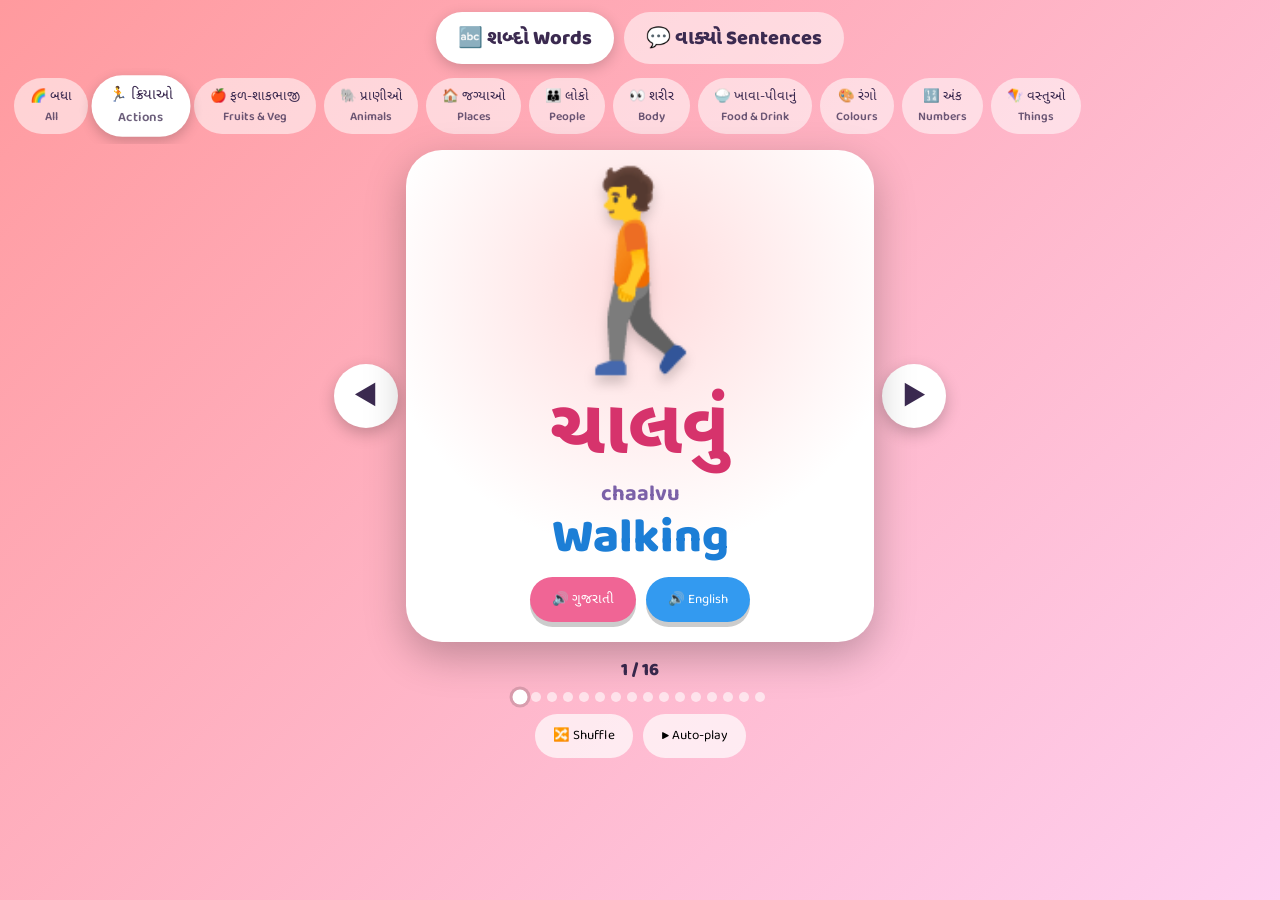
==== index.html @ 791d33ae "Gujarati learning app for kids: animated word cards, sentences and quiz game Co-Authored-By: Claude " ====
<!doctype html>
<html lang="gu">
<head>
<meta charset="utf-8">
<meta name="viewport" content="width=device-width, initial-scale=1, viewport-fit=cover">
<meta name="theme-color" content="#d6336c">
<meta name="mobile-web-app-capable" content="yes">
<meta name="apple-mobile-web-app-capable" content="yes">
<meta name="apple-mobile-web-app-title" content="Gujarati Kids">
<link rel="manifest" href="manifest.webmanifest">
<link rel="icon" href="icon.svg" type="image/svg+xml">
<link rel="apple-touch-icon" href="icon-192.png">
<title>ગુજરાતી શબ્દો – Gujarati Words</title>
<link href="https://fonts.googleapis.com/css2?family=Baloo+2:wght@600;800&family=Noto+Sans+Gujarati:wght@600;800&display=swap" rel="stylesheet">
<link rel="stylesheet" href="app.css">
</head>
<body>
<nav class="top">
  <a class="on" href="index.html">🔤 શબ્દો Words</a>
  <a href="sentences.html">💬 વાક્યો Sentences</a>
</nav>
<div class="chips" id="chips"></div>
<main>
  <div class="stage">
    <button class="nav" id="prev" aria-label="Previous">◀</button>
    <div class="card" id="card">
      <div class="emoji" id="emoji"></div>
      <div>
        <div class="gu" id="gu"></div>
        <div class="tr" id="tr"></div>
      </div>
      <div class="en" id="en"></div>
      <div class="btns">
        <button class="say g" id="sayGu">🔊 ગુજરાતી</button>
        <button class="say e" id="sayEn">🔊 English</button>
      </div>
    </div>
    <button class="nav" id="next" aria-label="Next">▶</button>
  </div>
  <div class="count" id="count"></div>
  <div class="dots" id="dots"></div>
  <div class="tools"><button class="tool" id="shuffle">🔀 Shuffle</button><button class="tool" id="auto">▶️ Auto-play</button></div>
  <div class="note" id="voiceNote" hidden>ℹ️ For parents: this device has no Gujarati voice installed, so the app is using online speech (needs internet). To work offline, install a Gujarati voice in your device's text-to-speech settings (Android: Google Text-to-speech → Gujarati).</div>
</main>
<script src="data.js"></script>
<script src="common.js"></script>
<script>
const $ = id => document.getElementById(id);
let cat = 'actions', list = [], i = 0, autoTimer = null;
const catOf = id => CATS.find(c => c.id === id);

function buildChips() {
  $('chips').innerHTML = [{ id: 'all', icon: '🌈', gu: 'બધા', en: 'All' }, ...CATS]
    .map(c => `<button class="chip" data-id="${c.id}">${c.icon} ${c.gu}<small>${c.en}</small></button>`).join('');
  $('chips').onclick = e => { const b = e.target.closest('.chip'); if (b) setCat(b.dataset.id); };
}
function setCat(id) {
  cat = id;
  list = id === 'all' ? CATS.flatMap(c => WORDS[c.id].map(w => ({ ...w, cat: c.id }))) : WORDS[id].map(w => ({ ...w, cat: id }));
  i = 0;
  document.querySelectorAll('.chip').forEach(b => b.classList.toggle('on', b.dataset.id === id));
  const on = document.querySelector('.chip.on'); if (on) on.scrollIntoView({ inline: 'center', block: 'nearest', behavior: 'smooth' });
  render(false);
}
function render(speak = true) {
  const w = list[i], c = catOf(w.cat);
  document.documentElement.style.setProperty('--c1', c.color[0]);
  document.documentElement.style.setProperty('--c2', c.color[1]);
  const em = $('emoji');
  em.textContent = w.e; em.className = 'emoji ' + (w.a || c.anim);
  $('gu').textContent = w.gu; $('tr').textContent = w.tr; $('en').textContent = w.en;
  $('count').textContent = `${i + 1} / ${list.length}`;
  $('dots').innerHTML = list.length <= 24 ? list.map((_, k) => `<i class="${k === i ? 'on' : ''}"></i>`).join('') : '';
  const card = $('card'); card.classList.remove('pop'); void card.offsetWidth; card.classList.add('pop');
  if (speak) sayBoth();
}
const sayGu = () => Speak.play([{ t: list[i].gu, l: 'gu' }]);
const sayEn = () => Speak.play([{ t: list[i].en, l: 'en' }]);
const sayBoth = () => Speak.play([{ t: list[i].gu, l: 'gu' }, { t: list[i].en, l: 'en' }]);
function go(d) { i = (i + d + list.length) % list.length; FX.pop(); render(true); }

$('next').onclick = () => go(1);
$('prev').onclick = () => go(-1);
$('sayGu').onclick = e => { e.stopPropagation(); sayGu(); FX.confetti(e.clientX, e.clientY); };
$('sayEn').onclick = e => { e.stopPropagation(); sayEn(); FX.confetti(e.clientX, e.clientY); };
$('card').onclick = e => { sayBoth(); FX.pop(); FX.confetti(e.clientX, e.clientY); };
$('shuffle').onclick = () => { list.sort(() => Math.random() - .5); i = 0; render(true); };
$('auto').onclick = () => {
  if (autoTimer) { clearInterval(autoTimer); autoTimer = null; $('auto').textContent = '▶️ Auto-play'; return; }
  $('auto').textContent = '⏸️ Stop';
  autoTimer = setInterval(() => go(1), 5000);
};
document.addEventListener('keydown', e => {
  if (e.key === 'ArrowRight') go(1); else if (e.key === 'ArrowLeft') go(-1);
  else if (e.key === ' ' || e.key === 'Enter') { e.preventDefault(); sayBoth(); }
});
let sx = null;
$('card').addEventListener('touchstart', e => sx = e.touches[0].clientX, { passive: true });
$('card').addEventListener('touchend', e => {
  if (sx === null) return; const dx = e.changedTouches[0].clientX - sx; sx = null;
  if (Math.abs(dx) > 60) go(dx < 0 ? 1 : -1);
});

buildChips(); setCat('actions'); voiceNote();
</script>
<script>if ("serviceWorker" in navigator && location.protocol.startsWith("http")) navigator.serviceWorker.register("sw.js");</script>
</body>
</html>
---- app.css ----
:root { --c1: #ff9a9e; --c2: #fecfef; }
* { box-sizing: border-box; -webkit-tap-highlight-color: transparent; }
html, body { margin: 0; min-height: 100%; }
body {
  font-family: 'Baloo 2', 'Noto Sans Gujarati', 'Nirmala UI', 'Segoe UI', system-ui, sans-serif;
  background: linear-gradient(135deg, var(--c1), var(--c2));
  background-attachment: fixed;
  color: #3b2a50; transition: background .5s; overflow-x: hidden;
  user-select: none;
}
.top { display: flex; gap: 10px; justify-content: center; padding: 12px 12px 4px; }
.top a {
  text-decoration: none; padding: 10px 22px; border-radius: 40px; font-weight: 800; font-size: 20px;
  background: rgba(255,255,255,.55); color: #3b2a50; transition: transform .15s;
}
.top a:hover { transform: scale(1.06); }
.top a.on { background: #fff; box-shadow: 0 4px 14px rgba(0,0,0,.18); }

.chips { display: flex; gap: 8px; overflow-x: auto; padding: 10px 14px; scrollbar-width: none; }
.chips::-webkit-scrollbar { display: none; }
.chip {
  flex: 0 0 auto; border: 0; border-radius: 30px; padding: 8px 16px; font: 700 17px inherit; font-family: inherit;
  background: rgba(255,255,255,.55); color: #3b2a50; cursor: pointer; transition: transform .15s;
}
.chip.on { background: #fff; transform: scale(1.1); box-shadow: 0 4px 12px rgba(0,0,0,.2); }
.chip small { display: block; font-size: 12px; font-weight: 600; opacity: .75; }

main { max-width: 640px; margin: 0 auto; padding: 6px 14px 30px; }

.stage { display: flex; align-items: center; gap: 8px; }
.nav {
  flex: 0 0 auto; width: 64px; height: 64px; border-radius: 50%; border: 0; font-size: 30px; cursor: pointer;
  background: #fff; color: #3b2a50; box-shadow: 0 6px 16px rgba(0,0,0,.22); transition: transform .12s;
}
.nav:active { transform: scale(.88); }

.card {
  flex: 1; background: #fff; border-radius: 36px; padding: 18px 14px 20px; text-align: center; cursor: pointer;
  box-shadow: 0 14px 40px rgba(0,0,0,.25); position: relative; overflow: hidden; min-height: 470px;
  display: flex; flex-direction: column; align-items: center; justify-content: space-between;
}
.card::before {
  content: ''; position: absolute; inset: 0; opacity: .35;
  background: radial-gradient(circle at 50% 28%, var(--c1), transparent 62%);
}
.card > * { position: relative; }
.card.pop { animation: popin .45s cubic-bezier(.3, 1.6, .5, 1); }
.card.shake { animation: shake .45s; }

.emoji { font-size: clamp(120px, 34vw, 190px); line-height: 1.1; margin: 10px 0 0; display: inline-block; filter: drop-shadow(0 8px 6px rgba(0,0,0,.18)); }
.gu { font-size: clamp(46px, 13vw, 76px); font-weight: 800; line-height: 1.2; color: #d6336c; }
.tr { font-size: 22px; font-weight: 700; color: #7b61a8; margin-top: -2px; }
.en { font-size: clamp(32px, 9vw, 48px); font-weight: 800; color: #1c7ed6; line-height: 1.1; }
.btns { display: flex; gap: 10px; margin-top: 12px; flex-wrap: wrap; justify-content: center; }
.say {
  border: 0; border-radius: 30px; padding: 12px 22px; font: 800 20px inherit; font-family: inherit; color: #fff; cursor: pointer;
  box-shadow: 0 5px 0 rgba(0,0,0,.2); transition: transform .1s, box-shadow .1s;
}
.say:active { transform: translateY(4px); box-shadow: 0 1px 0 rgba(0,0,0,.2); }
.say.g { background: #f06595; } .say.e { background: #339af0; }

.count { text-align: center; margin-top: 14px; font-weight: 800; font-size: 18px; }
.dots { display: flex; gap: 6px; justify-content: center; margin-top: 8px; flex-wrap: wrap; }
.dots i { width: 10px; height: 10px; border-radius: 50%; background: rgba(255,255,255,.6); }
.dots i.on { background: #fff; transform: scale(1.5); box-shadow: 0 0 0 2px rgba(0,0,0,.15); }
.tools { display: flex; justify-content: center; gap: 10px; margin-top: 12px; }
.tool { border: 0; border-radius: 24px; padding: 8px 18px; font: 700 16px inherit; font-family: inherit; background: rgba(255,255,255,.7); cursor: pointer; }

.note { margin: 14px auto 0; max-width: 560px; background: #fff3bf; border-radius: 16px; padding: 10px 14px; font-size: 14px; font-weight: 600; }

/* animations for the picture */
.bounce { animation: bounce 1.1s ease-in-out infinite; }
.wiggle { animation: wiggle .9s ease-in-out infinite; }
.sway { animation: sway 2s ease-in-out infinite; transform-origin: 50% 90%; }
.float { animation: float 2.4s ease-in-out infinite; }
.pulse { animation: pulse 1s ease-in-out infinite; }
.jump { animation: jump .8s cubic-bezier(.3, 0, .4, 1) infinite; }
.walk { animation: walk 1.4s ease-in-out infinite; }
.run { animation: run 1s linear infinite; }
.swim { animation: swim 2s ease-in-out infinite; }
.munch { animation: munch .5s ease-in-out infinite; }
.spin { animation: spin 8s linear infinite; }
.wave { animation: wave .7s ease-in-out infinite; transform-origin: 50% 90%; }

@keyframes bounce { 0%, 100% { transform: translateY(0) scale(1, 1) } 45% { transform: translateY(-30px) scale(.95, 1.06) } 90% { transform: translateY(0) scale(1.12, .88) } }
@keyframes wiggle { 0%, 100% { transform: rotate(-9deg) } 50% { transform: rotate(9deg) } }
@keyframes sway { 0%, 100% { transform: rotate(-6deg) } 50% { transform: rotate(6deg) } }
@keyframes float { 0%, 100% { transform: translateY(0) rotate(-3deg) } 50% { transform: translateY(-22px) rotate(3deg) } }
@keyframes pulse { 0%, 100% { transform: scale(1) } 50% { transform: scale(1.15) } }
@keyframes jump { 0%, 100% { transform: translateY(0) } 50% { transform: translateY(-50px) rotate(8deg) } }
@keyframes walk { 0%, 100% { transform: translateX(-26px) rotate(-5deg) } 50% { transform: translateX(26px) rotate(5deg) } }
@keyframes run { 0% { transform: translateX(-50px) rotate(-4deg) } 25% { transform: translateX(0) translateY(-10px) rotate(0) } 50% { transform: translateX(50px) rotate(4deg) } 75% { transform: translateX(0) translateY(-10px) } 100% { transform: translateX(-50px) rotate(-4deg) } }
@keyframes swim { 0%, 100% { transform: translateX(-30px) scaleX(1) } 49% { transform: translateX(30px) scaleX(1) } 50% { transform: translateX(30px) scaleX(-1) } 99% { transform: translateX(-30px) scaleX(-1) } }
@keyframes munch { 0%, 100% { transform: scale(1, 1) } 50% { transform: scale(1.12, .88) } }
@keyframes spin { to { transform: rotate(360deg) } }
@keyframes wave { 0%, 100% { transform: rotate(-20deg) } 50% { transform: rotate(20deg) } }
@keyframes popin { from { transform: scale(.7) rotate(-4deg); opacity: 0 } to { transform: none; opacity: 1 } }
@keyframes shake { 0%, 100% { transform: none } 20% { transform: translateX(-14px) } 40% { transform: translateX(14px) } 60% { transform: translateX(-10px) } 80% { transform: translateX(10px) } }

.confetti { position: fixed; z-index: 99; pointer-events: none; animation: burst 1.1s ease-out forwards; }
@keyframes burst { from { transform: translate(0, 0) scale(.4); opacity: 1 } to { transform: translate(var(--dx), var(--dy)) rotate(300deg) scale(1); opacity: 0 } }

/* sentences */
.words { display: flex; flex-wrap: wrap; justify-content: center; gap: 6px 10px; }
.w { padding: 0 10px; border-radius: 14px; background: rgba(214, 51, 108, .1); transition: transform .12s, background .2s; cursor: pointer; }
.w:active, .w.hot { transform: scale(1.15); background: rgba(214, 51, 108, .3); }
.hint { font-size: 14px; font-weight: 700; opacity: .7; }
.opts { display: grid; grid-template-columns: repeat(3, 1fr); gap: 12px; width: 100%; margin-top: 10px; }
.opt { background: #fff; border: 4px solid #fff; border-radius: 26px; font-size: clamp(54px, 15vw, 84px); padding: 12px 0; cursor: pointer; box-shadow: 0 6px 16px rgba(0,0,0,.18); transition: transform .12s; }
.opt:active { transform: scale(.9); }
.opt.ok { border-color: #37b24d; background: #d3f9d8; animation: pulse .5s; }
.opt.no { border-color: #f03e3e; background: #ffe3e3; animation: shake .4s; }
.score { font-size: 24px; font-weight: 800; }
.big { font-size: 90px; }
.mode { display: flex; gap: 8px; justify-content: center; margin: 8px 0; }
.mode button { border: 0; border-radius: 30px; padding: 10px 24px; font: 800 19px inherit; font-family: inherit; background: rgba(255,255,255,.55); cursor: pointer; color: #3b2a50; }
.mode button.on { background: #fff; box-shadow: 0 4px 12px rgba(0,0,0,.2); }

/* ---------- mobile ---------- */
html { -webkit-text-size-adjust: 100%; overscroll-behavior-y: none; }
body { min-height: 100vh; min-height: 100dvh; touch-action: manipulation; padding: env(safe-area-inset-top) env(safe-area-inset-right) env(safe-area-inset-bottom) env(safe-area-inset-left); }
button, a { touch-action: manipulation; }
.chip, .tool, .mode button, .top a { min-height: 44px; }
@media (max-width: 600px) {
  .top { gap: 6px; padding: 8px 8px 2px; }
  .top a { padding: 9px 14px; font-size: 16px; flex: 1; text-align: center; }
  main { padding: 4px 10px 24px; }
  .stage { flex-wrap: wrap; gap: 10px; }
  .card { order: 1; flex: 1 1 100%; min-height: 0; padding: 12px 10px 16px; border-radius: 28px; gap: 4px; }
  .nav { order: 2; flex: 1 1 0; width: auto; height: 60px; border-radius: 30px; font-size: 28px; }
  .emoji { font-size: clamp(110px, 38vw, 170px); }
  .say { padding: 14px 20px; font-size: 19px; flex: 1 1 40%; min-height: 52px; }
  .opts { gap: 8px; }
  .opt { padding: 10px 0; }
}
@media (max-height: 520px) and (orientation: landscape) {
  .emoji { font-size: 90px; } .card { min-height: 0; } .gu { font-size: 40px; } .en { font-size: 28px; }
}
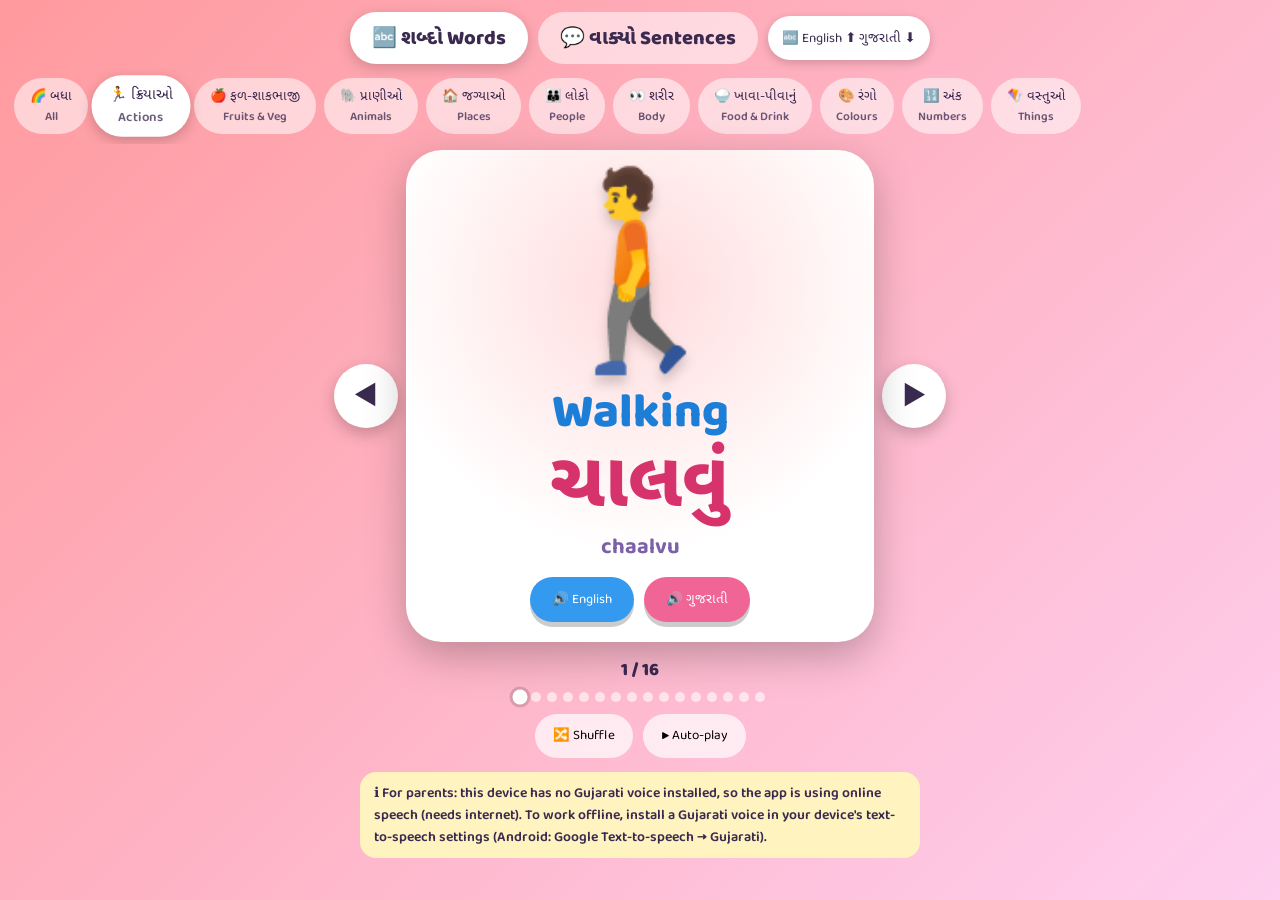
==== commit 3e2264c9: "English on top by default with a switch for language order Co-Authored-By: Claude Sonnet 5.5 <norepl" ====
--- a/index.html
+++ b/index.html
@@ -18,6 +18,7 @@
 <nav class="top">
   <a class="on" href="index.html">🔤 શબ્દો Words</a>
   <a href="sentences.html">💬 વાક્યો Sentences</a>
+  <button class="top-toggle" id="orderBtn" aria-label="Switch language order">⇅ EN/ગુ</button>
 </nav>
 <div class="chips" id="chips"></div>
 <main>
@@ -25,7 +26,7 @@
     <button class="nav" id="prev" aria-label="Previous">◀</button>
     <div class="card" id="card">
       <div class="emoji" id="emoji"></div>
-      <div>
+      <div class="gblock">
         <div class="gu" id="gu"></div>
         <div class="tr" id="tr"></div>
       </div>
@@ -76,7 +77,7 @@
 }
 const sayGu = () => Speak.play([{ t: list[i].gu, l: 'gu' }]);
 const sayEn = () => Speak.play([{ t: list[i].en, l: 'en' }]);
-const sayBoth = () => Speak.play([{ t: list[i].gu, l: 'gu' }, { t: list[i].en, l: 'en' }]);
+const sayBoth = () => Speak.play(Order.both(list[i].gu, list[i].en));
 function go(d) { i = (i + d + list.length) % list.length; FX.pop(); render(true); }
 
 $('next').onclick = () => go(1);
@@ -101,7 +102,7 @@
   if (Math.abs(dx) > 60) go(dx < 0 ? 1 : -1);
 });
 
-buildChips(); setCat('actions'); voiceNote();
+buildChips(); setCat('actions'); Order.bind(document.getElementById('orderBtn')); voiceNote();
 </script>
 <script>if ("serviceWorker" in navigator && location.protocol.startsWith("http")) navigator.serviceWorker.register("sw.js");</script>
 </body>
--- a/app.css
+++ b/app.css
@@ -136,3 +136,16 @@
 @media (max-height: 520px) and (orientation: landscape) {
   .emoji { font-size: 90px; } .card { min-height: 0; } .gu { font-size: 40px; } .en { font-size: 28px; }
 }
+
+/* language order: English on top by default, switchable */
+.top-toggle { border: 0; border-radius: 40px; padding: 8px 14px; font: 800 14px inherit; font-family: inherit; background: #fff; color: #3b2a50; cursor: pointer; box-shadow: 0 3px 10px rgba(0,0,0,.18); min-height: 44px; }
+.top { flex-wrap: wrap; align-items: center; }
+.card .emoji { order: 0; }
+.card .en { order: 1; }
+.card .gblock { order: 2; }
+.card .btns { order: 3; }
+.card:not(.q) .say { }
+body:not(.en-first) .card .gblock { order: 1; }
+body:not(.en-first) .card .en { order: 2; }
+body.en-first .btns .say.e { order: 0; }
+body.en-first .btns .say.g { order: 1; }
